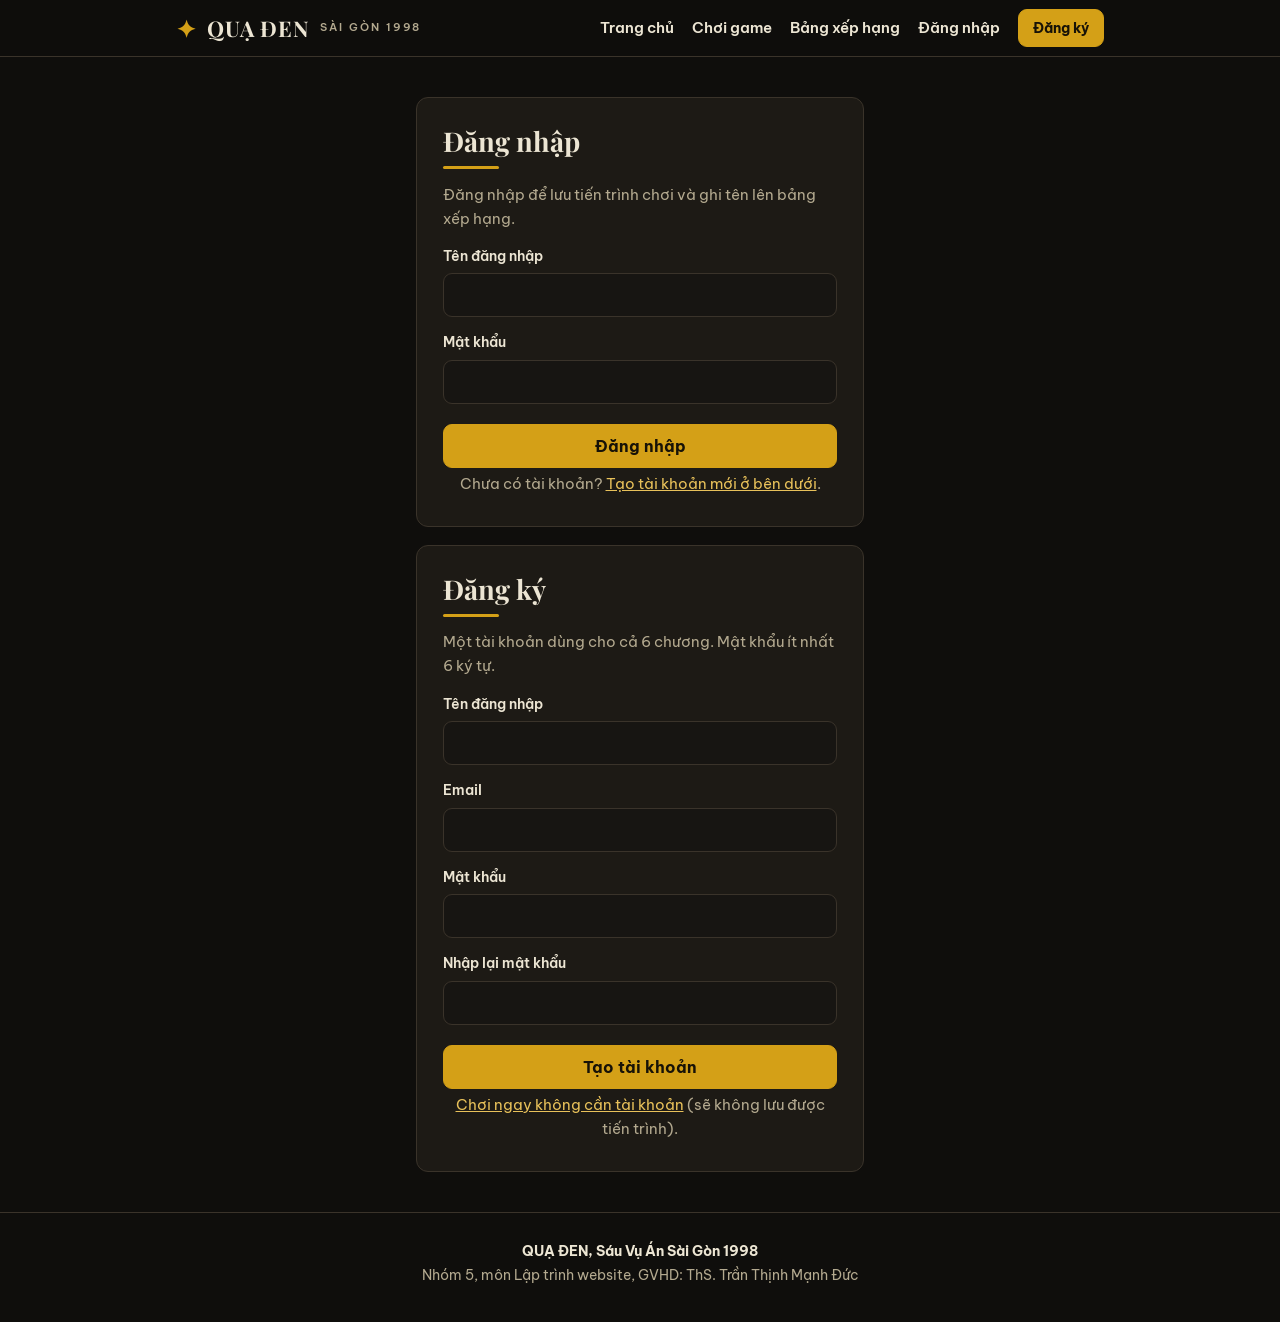
==== frontend/auth.html @ 37fcfeef "feat(frontend): trang chu, dang nhap, game Chuong 1, bang xep hang, noi API backend" ====
<!doctype html>
<html lang="vi">
<head>
  <meta charset="utf-8" />
  <meta name="viewport" content="width=device-width, initial-scale=1" />
  <meta name="color-scheme" content="dark" />
  <title>Đăng nhập / Đăng ký, Quạ Đen</title>
  <link rel="preconnect" href="https://fonts.googleapis.com" />
  <link rel="preconnect" href="https://fonts.gstatic.com" crossorigin />
  <link href="https://fonts.googleapis.com/css2?family=Playfair+Display:ital,wght@0,500;0,700;1,500&family=Be+Vietnam+Pro:wght@400;500;600;700&display=swap" rel="stylesheet" />
  <link rel="stylesheet" href="css/style.css" />
</head>
<body>
  <header class="topnav">
    <div class="wrap">
      <a class="brand" href="index.html"><span class="crow">&#10022;</span> QUẠ ĐEN <small>Sài Gòn 1998</small></a>
      <a class="navlink" href="index.html">Trang chủ</a>
      <a class="navlink" href="game.html">Chơi game</a>
      <a class="navlink" href="leaderboard.html">Bảng xếp hạng</a>
      <span class="nav-user hidden" id="navUser"></span>
      <a class="navlink hidden" id="navLogout" href="#" onclick="return false;">Đăng xuất</a>
      <a class="navlink" id="navLogin" href="auth.html">Đăng nhập</a>
      <a class="btn small" id="navRegister" href="auth.html#dang-ky">Đăng ký</a>
    </div>
  </header>

  <main class="section">
    <div class="wrap form-card">
      <div class="card">
        <h2>Đăng nhập</h2>
        <p class="muted">Đăng nhập để lưu tiến trình chơi và ghi tên lên bảng xếp hạng.</p>
        <form id="loginForm" novalidate>
          <label for="loginName">Tên đăng nhập</label>
          <input type="text" id="loginName" name="ten_dang_nhap" autocomplete="username" required />
          <label for="loginPass">Mật khẩu</label>
          <input type="password" id="loginPass" name="mat_khau" autocomplete="current-password" required />
          <button class="btn" type="submit">Đăng nhập</button>
          <p class="msg hidden" id="loginMsg" role="status"></p>
        </form>
        <p class="form-switch">Chưa có tài khoản? <a href="#dang-ky">Tạo tài khoản mới ở bên dưới</a>.</p>
      </div>

      <div class="card" id="dang-ky" style="margin-top:18px;">
        <h2>Đăng ký</h2>
        <p class="muted">Một tài khoản dùng cho cả 6 chương. Mật khẩu ít nhất 6 ký tự.</p>
        <form id="registerForm" novalidate>
          <label for="regName">Tên đăng nhập</label>
          <input type="text" id="regName" name="ten_dang_nhap" autocomplete="username" required />
          <label for="regEmail">Email</label>
          <input type="email" id="regEmail" name="email" autocomplete="email" required />
          <label for="regPass">Mật khẩu</label>
          <input type="password" id="regPass" name="mat_khau" autocomplete="new-password" required />
          <label for="regPass2">Nhập lại mật khẩu</label>
          <input type="password" id="regPass2" name="mat_khau_nhap_lai" autocomplete="new-password" required />
          <button class="btn" type="submit">Tạo tài khoản</button>
          <p class="msg hidden" id="regMsg" role="status"></p>
        </form>
        <p class="form-switch"><a href="game.html">Chơi ngay không cần tài khoản</a> (sẽ không lưu được tiến trình).</p>
      </div>
    </div>
  </main>

  <footer class="footer">
    <div class="wrap">
      <b>QUẠ ĐEN, Sáu Vụ Án Sài Gòn 1998</b><br />
      Nhóm 5, môn Lập trình website, GVHD: ThS. Trần Thịnh Mạnh Đức
    </div>
  </footer>

  <script src="config.js"></script>
  <script src="js/api.js"></script>
  <script src="js/auth.js"></script>
</body>
</html>
---- frontend/css/style.css ----
/* style.css: giao diện chung cho frontend game Quạ Đen.
   Chủ đề: Sài Gòn 1998 về đêm, nền tối, điểm vàng đồng #d4a017.
   Thuần HTML/CSS/JS, không framework, không build step. */
:root {
  --bg: #0f0e0c;
  --bg-2: #171512;
  --panel: #1d1a15;
  --panel-2: #26221a;
  --line: #3a332a;
  --ink: #ece5d3;
  --ink-soft: #b3a98f;
  --gold: #d4a017;
  --gold-soft: #e8c15a;
  --gold-dim: #8a6d1d;
  --teal: #7fb3a5;
  --red: #c96f4a;
  --shadow: 0 10px 30px rgba(0, 0, 0, .5);
  --radius: 12px;
}
* { box-sizing: border-box; }
html, body { margin: 0; padding: 0; }
body {
  background: var(--bg);
  color: var(--ink);
  font-family: "Be Vietnam Pro", system-ui, -apple-system, sans-serif;
  line-height: 1.6;
  min-height: 100vh;
}
h1, h2, h3, .serif {
  font-family: "Playfair Display", Georgia, serif;
  line-height: 1.25;
  margin: 0 0 .5em;
}
a { color: var(--gold-soft); }
a:hover { color: var(--gold); }
button { font-family: inherit; cursor: pointer; }
.hidden { display: none !important; }
.wrap { width: 100%; max-width: 960px; margin: 0 auto; padding: 0 16px; }
.muted { color: var(--ink-soft); }
.gold { color: var(--gold); }
.center { text-align: center; }

/* ---------- thanh điều hướng ---------- */
.topnav {
  position: sticky; top: 0; z-index: 20;
  background: rgba(15, 14, 12, .92);
  border-bottom: 1px solid var(--line);
  backdrop-filter: blur(6px);
}
.topnav .wrap { display: flex; align-items: center; gap: 18px; min-height: 56px; flex-wrap: wrap; }
.brand {
  font-family: "Playfair Display", serif;
  font-size: 1.35rem; font-weight: 700; letter-spacing: .04em;
  color: var(--ink); text-decoration: none; margin-right: auto;
  display: flex; align-items: center; gap: 10px;
}
.brand .crow { color: var(--gold); font-size: 1.5rem; line-height: 1; }
.brand small {
  font-family: "Be Vietnam Pro", sans-serif;
  font-size: .68rem; font-weight: 600; letter-spacing: .18em;
  color: var(--ink-soft); text-transform: uppercase;
}
.navlink { color: var(--ink); text-decoration: none; font-size: .92rem; font-weight: 600; }
.navlink:hover { color: var(--gold-soft); }
.nav-user { font-size: .9rem; color: var(--gold-soft); font-weight: 600; }

/* ---------- nút bấm ---------- */
.btn {
  display: inline-block;
  background: var(--gold); color: #171207;
  border: 1px solid var(--gold); border-radius: 9px;
  padding: 11px 24px; font-size: 1rem; font-weight: 700;
  text-decoration: none; text-align: center;
}
.btn:hover { background: var(--gold-soft); border-color: var(--gold-soft); color: #171207; }
.btn:disabled { opacity: .6; cursor: wait; }
.btn.ghost {
  background: transparent; color: var(--ink);
  border: 1px solid var(--line);
}
.btn.ghost:hover { border-color: var(--gold); color: var(--gold-soft); }
.btn.small { padding: 7px 14px; font-size: .88rem; }
.btn-row { display: flex; gap: 12px; flex-wrap: wrap; }

/* ---------- hero trang chủ ---------- */
.hero {
  padding: 64px 0 40px;
  background:
    radial-gradient(ellipse 70% 55% at 50% 0%, rgba(212, 160, 23, .14), transparent 70%),
    linear-gradient(180deg, #171512, var(--bg));
  border-bottom: 1px solid var(--line);
}
.hero .kicker {
  color: var(--gold); font-size: .75rem; font-weight: 700;
  letter-spacing: .22em; text-transform: uppercase; margin-bottom: 12px;
}
.hero h1 { font-size: clamp(2.4rem, 6vw, 3.8rem); margin-bottom: 8px; }
.hero h1 .year { color: var(--gold); }
.hero .tagline { font-size: 1.15rem; color: var(--ink-soft); max-width: 640px; }
.hero .story {
  margin: 22px 0 26px; padding: 18px 20px;
  background: var(--panel); border: 1px solid var(--line);
  border-left: 3px solid var(--gold); border-radius: 10px;
  max-width: 720px; font-size: 1.02rem;
}
.hero .story b { color: var(--gold-soft); }
.stats {
  display: flex; gap: 12px; flex-wrap: wrap; margin: 34px 0;
}
.stat {
  flex: 1 1 140px;
  background: var(--panel); border: 1px solid var(--line);
  border-radius: var(--radius); padding: 16px; text-align: center;
}
.stat b { display: block; font-family: "Playfair Display", serif; font-size: 1.9rem; color: var(--gold); }
.stat span { font-size: .78rem; font-weight: 700; letter-spacing: .1em; text-transform: uppercase; color: var(--ink-soft); }

/* ---------- section, card ---------- */
.section { padding: 40px 0; }
.section h2 { font-size: 1.7rem; }
.section h2::after {
  content: ""; display: block; width: 56px; height: 3px;
  background: var(--gold); margin-top: 8px; border-radius: 2px;
}
.grid { display: grid; grid-template-columns: repeat(auto-fill, minmax(260px, 1fr)); gap: 14px; }
.card {
  background: var(--panel); border: 1px solid var(--line);
  border-radius: var(--radius); padding: 18px 20px;
}
.card h3 { font-size: 1.15rem; margin-bottom: 4px; }
.card h3 .no { color: var(--gold); margin-right: 6px; }
.card p { margin: 4px 0; color: var(--ink-soft); font-size: .94rem; }
.card .meta { font-size: .8rem; color: var(--gold-soft); font-weight: 700; letter-spacing: .08em; text-transform: uppercase; }
.card.locked { opacity: .65; }
.card.current { border-color: var(--gold); box-shadow: 0 0 0 1px var(--gold) inset; }

/* ---------- bảng ---------- */
.table-wrap { overflow-x: auto; border: 1px solid var(--line); border-radius: var(--radius); }
table { width: 100%; border-collapse: collapse; background: var(--panel); }
th, td { padding: 11px 14px; text-align: left; font-size: .94rem; border-bottom: 1px solid var(--line); }
th {
  background: var(--panel-2); color: var(--gold-soft);
  font-size: .75rem; letter-spacing: .12em; text-transform: uppercase;
}
tr:last-child td { border-bottom: none; }
tr:nth-child(even) td { background: rgba(255, 255, 255, .02); }
td:first-child { font-family: "Playfair Display", serif; font-weight: 700; color: var(--gold); }

/* ---------- form ---------- */
.form-card { max-width: 480px; margin: 0 auto; }
.form-card .card { padding: 26px; }
label { display: block; font-size: .88rem; font-weight: 600; margin: 14px 0 6px; }
input[type=text], input[type=email], input[type=password] {
  width: 100%; padding: 11px 13px; font-size: 1rem; font-family: inherit;
  background: var(--bg-2); color: var(--ink);
  border: 1px solid var(--line); border-radius: 9px;
}
input:focus { outline: none; border-color: var(--gold); box-shadow: 0 0 0 2px rgba(212, 160, 23, .25); }
.form-card .btn { width: 100%; margin-top: 20px; }
.msg { margin-top: 14px; padding: 10px 14px; border-radius: 9px; font-size: .92rem; }
.msg-ok { background: rgba(127, 179, 165, .14); border: 1px solid var(--teal); color: var(--teal); }
.msg-error { background: rgba(201, 111, 74, .14); border: 1px solid var(--red); color: #e8a184; }
.form-switch { margin-top: 16px; text-align: center; font-size: .92rem; color: var(--ink-soft); }

/* ---------- tab chương (bảng xếp hạng) ---------- */
.lb-tabs { display: flex; gap: 8px; flex-wrap: wrap; margin: 18px 0; }
.lb-tab {
  background: var(--panel); color: var(--ink); border: 1px solid var(--line);
  border-radius: 999px; padding: 8px 16px; font-size: .88rem; font-weight: 600;
}
.lb-tab:hover { border-color: var(--gold); color: var(--gold-soft); }
.lb-tab.active { background: var(--gold); border-color: var(--gold); color: #171207; }
.status-line { color: var(--ink-soft); font-size: .92rem; margin: 10px 0; }
.empty-note { padding: 26px; text-align: center; color: var(--ink-soft); }

/* ---------- footer ---------- */
.footer {
  border-top: 1px solid var(--line); padding: 26px 0 34px;
  color: var(--ink-soft); font-size: .86rem; text-align: center; line-height: 1.8;
}
.footer b { color: var(--ink); }

@media (max-width: 600px) {
  .hero { padding: 44px 0 30px; }
  .topnav .wrap { gap: 12px; }
  .stat b { font-size: 1.5rem; }
}
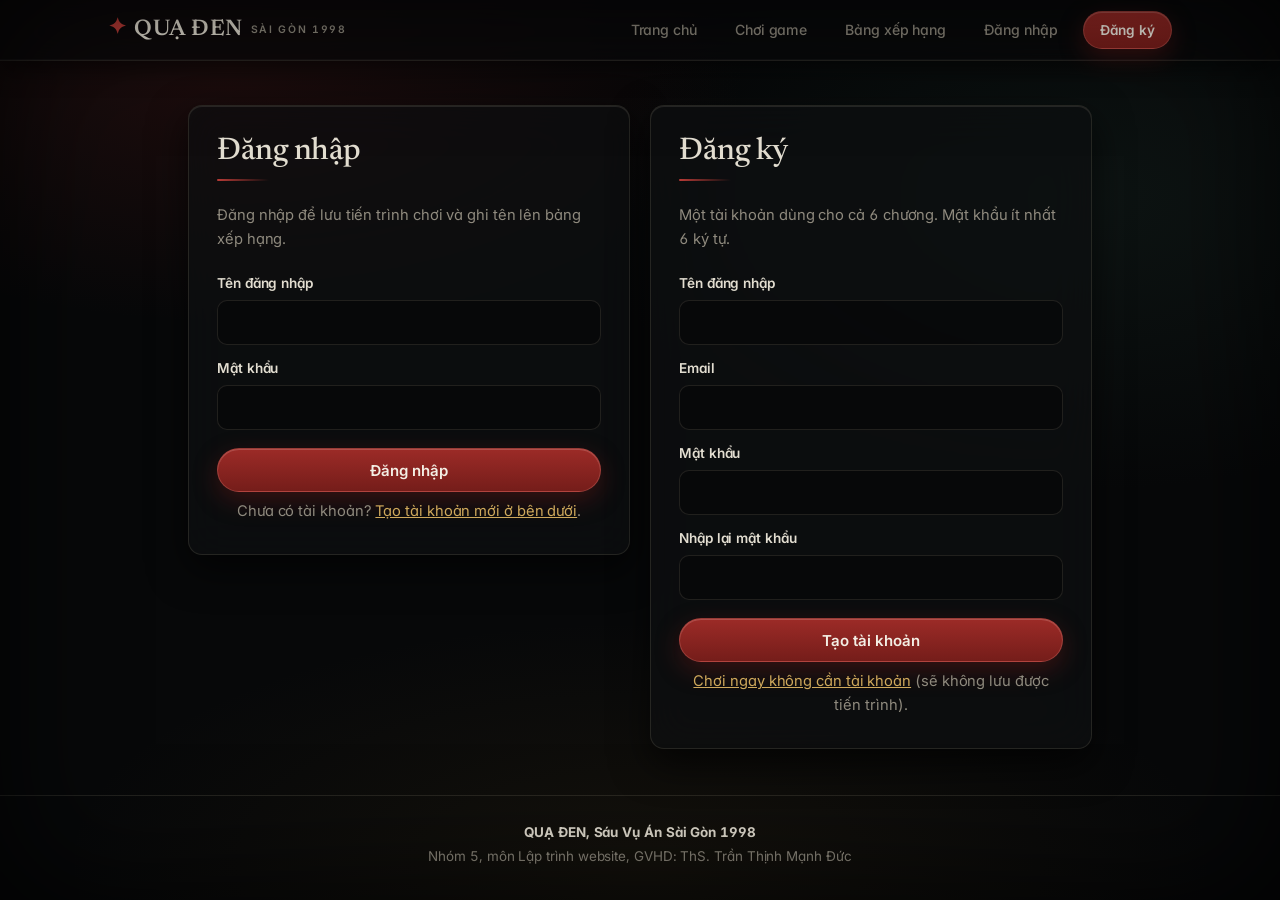
==== commit 2be5d422: "feat: lam giao dien responsive va rusty lake noir cho 4 trang" ====
--- a/frontend/auth.html
+++ b/frontend/auth.html
@@ -2,12 +2,12 @@
 <html lang="vi">
 <head>
   <meta charset="utf-8" />
-  <meta name="viewport" content="width=device-width, initial-scale=1" />
+  <meta name="viewport" content="width=device-width, initial-scale=1, viewport-fit=cover" />
   <meta name="color-scheme" content="dark" />
   <title>Đăng nhập / Đăng ký, Quạ Đen</title>
   <link rel="preconnect" href="https://fonts.googleapis.com" />
   <link rel="preconnect" href="https://fonts.gstatic.com" crossorigin />
-  <link href="https://fonts.googleapis.com/css2?family=Playfair+Display:ital,wght@0,500;0,700;1,500&family=Be+Vietnam+Pro:wght@400;500;600;700&display=swap" rel="stylesheet" />
+  <link href="https://fonts.googleapis.com/css2?family=Inter:wght@400;500;600;700&family=Newsreader:ital,opsz,wght@0,6..72,500;0,6..72,600;1,6..72,400&display=swap" rel="stylesheet" />
   <link rel="stylesheet" href="css/style.css" />
 </head>
 <body>
@@ -26,6 +26,7 @@
 
   <main class="section">
     <div class="wrap form-card">
+      <div class="auth-grid">
       <div class="card">
         <h2>Đăng nhập</h2>
         <p class="muted">Đăng nhập để lưu tiến trình chơi và ghi tên lên bảng xếp hạng.</p>
@@ -40,7 +41,7 @@
         <p class="form-switch">Chưa có tài khoản? <a href="#dang-ky">Tạo tài khoản mới ở bên dưới</a>.</p>
       </div>
 
-      <div class="card" id="dang-ky" style="margin-top:18px;">
+      <div class="card" id="dang-ky">
         <h2>Đăng ký</h2>
         <p class="muted">Một tài khoản dùng cho cả 6 chương. Mật khẩu ít nhất 6 ký tự.</p>
         <form id="registerForm" novalidate>
@@ -57,6 +58,7 @@
         </form>
         <p class="form-switch"><a href="game.html">Chơi ngay không cần tài khoản</a> (sẽ không lưu được tiến trình).</p>
       </div>
+      </div>
     </div>
   </main>
 
--- a/frontend/css/style.css
+++ b/frontend/css/style.css
@@ -1,187 +1,549 @@
 /* style.css: giao diện chung cho frontend game Quạ Đen.
-   Chủ đề: Sài Gòn 1998 về đêm, nền tối, điểm vàng đồng #d4a017.
+   Phong cách: Rusty Lake Noir + Liquid Glass tối (u ám, rợn người, Sài Gòn 1998).
+   Hỗ trợ responsive cho PC, Tablet, Điện thoại (dọc & ngang).
    Thuần HTML/CSS/JS, không framework, không build step. */
 :root {
-  --bg: #0f0e0c;
-  --bg-2: #171512;
-  --panel: #1d1a15;
-  --panel-2: #26221a;
-  --line: #3a332a;
-  --ink: #ece5d3;
-  --ink-soft: #b3a98f;
-  --gold: #d4a017;
-  --gold-soft: #e8c15a;
-  --gold-dim: #8a6d1d;
-  --teal: #7fb3a5;
-  --red: #c96f4a;
-  --shadow: 0 10px 30px rgba(0, 0, 0, .5);
-  --radius: 12px;
-}
+  --bg: #070809;
+  --bg-2: #0d0f10;
+  --glass: rgba(14, 16, 17, .74);
+  --glass-strong: rgba(18, 20, 22, .88);
+  --glass-soft: rgba(226, 221, 208, .04);
+  --line: rgba(210, 198, 170, .13);
+  --line-top: rgba(242, 234, 214, .11);
+  --ink: #e2ddd0;
+  --ink-soft: #8f8a7e;
+  --gold: #b89146;
+  --gold-soft: #cfa95c;
+  --gold-dim: #735723;
+  --blood: #8c2623;
+  --blood-soft: #b83b36;
+  --teal: #5d8277;
+  --red: #b84a3e;
+  --shadow: 0 18px 46px rgba(0, 0, 0, .72);
+  --glass-shadow: inset 0 1px 0 var(--line-top), 0 14px 38px rgba(0, 0, 0, .62);
+  --radius: 14px;
+  --font-display: "Newsreader", Georgia, "Times New Roman", serif;
+  --font-ui: -apple-system, BlinkMacSystemFont, "SF Pro Text", "Inter", "Segoe UI", system-ui, sans-serif;
+}
+
 * { box-sizing: border-box; }
+html {
+  -webkit-text-size-adjust: 100%;
+  scroll-behavior: smooth;
+}
 html, body { margin: 0; padding: 0; }
 body {
-  background: var(--bg);
-  color: var(--ink);
-  font-family: "Be Vietnam Pro", system-ui, -apple-system, sans-serif;
-  line-height: 1.6;
+  background:
+    radial-gradient(ellipse 65% 45% at 18% 8%, rgba(140, 38, 35, .17), transparent 62%),
+    radial-gradient(ellipse 60% 50% at 85% 22%, rgba(28, 48, 42, .30), transparent 65%),
+    radial-gradient(ellipse 75% 45% at 50% 96%, rgba(115, 87, 35, .12), transparent 60%),
+    var(--bg);
+  background-attachment: fixed;
+  color: var(--ink);
+  font-family: var(--font-ui);
+  font-feature-settings: "cv02", "cv03", "cv04", "cv11";
+  font-variant-numeric: tabular-nums;
+  -webkit-font-smoothing: antialiased;
+  -moz-osx-font-smoothing: grayscale;
+  text-rendering: optimizeLegibility;
+  line-height: 1.62;
+  letter-spacing: -.005em;
   min-height: 100vh;
-}
+  min-height: 100dvh;
+  display: flex;
+  flex-direction: column;
+  padding-bottom: env(safe-area-inset-bottom, 0px);
+}
+body::after {
+  content: "";
+  position: fixed;
+  inset: 0;
+  pointer-events: none;
+  z-index: 40;
+  box-shadow: inset 0 0 130px rgba(0, 0, 0, .78);
+}
+main { flex: 1 0 auto; }
+
 h1, h2, h3, .serif {
-  font-family: "Playfair Display", Georgia, serif;
-  line-height: 1.25;
+  font-family: var(--font-display);
+  font-weight: 500;
+  letter-spacing: -.015em;
+  line-height: 1.18;
   margin: 0 0 .5em;
 }
-a { color: var(--gold-soft); }
-a:hover { color: var(--gold); }
-button { font-family: inherit; cursor: pointer; }
+a { color: var(--gold-soft); transition: color .18s ease; }
+a:hover { color: var(--ink); }
+button {
+  font-family: inherit;
+  cursor: pointer;
+  touch-action: manipulation;
+}
+a, button, input {
+  -webkit-tap-highlight-color: rgba(184, 145, 70, .2);
+}
+:focus-visible {
+  outline: 2px solid var(--gold);
+  outline-offset: 2px;
+}
 .hidden { display: none !important; }
-.wrap { width: 100%; max-width: 960px; margin: 0 auto; padding: 0 16px; }
+.wrap {
+  width: 100%;
+  max-width: 1120px;
+  margin: 0 auto;
+  padding: 0 clamp(14px, 3vw, 28px);
+}
 .muted { color: var(--ink-soft); }
-.gold { color: var(--gold); }
+.gold { color: var(--gold-soft); }
 .center { text-align: center; }
 
-/* ---------- thanh điều hướng ---------- */
+/* ---------- thanh điều hướng Liquid Glass tối ---------- */
 .topnav {
-  position: sticky; top: 0; z-index: 20;
-  background: rgba(15, 14, 12, .92);
+  position: sticky;
+  top: 0;
+  z-index: 30;
+  background: rgba(9, 10, 11, .78);
   border-bottom: 1px solid var(--line);
-  backdrop-filter: blur(6px);
-}
-.topnav .wrap { display: flex; align-items: center; gap: 18px; min-height: 56px; flex-wrap: wrap; }
+  backdrop-filter: blur(22px) saturate(140%);
+  -webkit-backdrop-filter: blur(22px) saturate(140%);
+  box-shadow: inset 0 -1px 0 rgba(255, 255, 255, .03), 0 8px 24px rgba(0, 0, 0, .5);
+  padding-top: env(safe-area-inset-top, 0px);
+}
+.topnav .wrap {
+  display: flex;
+  align-items: center;
+  gap: 8px 14px;
+  min-height: 60px;
+  padding-top: 8px;
+  padding-bottom: 8px;
+  flex-wrap: wrap;
+}
 .brand {
-  font-family: "Playfair Display", serif;
-  font-size: 1.35rem; font-weight: 700; letter-spacing: .04em;
-  color: var(--ink); text-decoration: none; margin-right: auto;
-  display: flex; align-items: center; gap: 10px;
-}
-.brand .crow { color: var(--gold); font-size: 1.5rem; line-height: 1; }
+  font-family: var(--font-display);
+  font-size: clamp(1.18rem, 2.3vw, 1.42rem);
+  font-weight: 600;
+  letter-spacing: .02em;
+  color: var(--ink);
+  text-decoration: none;
+  margin-right: auto;
+  display: inline-flex;
+  align-items: center;
+  gap: 8px;
+  min-height: 40px;
+  white-space: nowrap;
+}
+.brand .crow { color: var(--blood-soft); font-size: 1.35rem; line-height: 1; }
 .brand small {
-  font-family: "Be Vietnam Pro", sans-serif;
-  font-size: .68rem; font-weight: 600; letter-spacing: .18em;
-  color: var(--ink-soft); text-transform: uppercase;
-}
-.navlink { color: var(--ink); text-decoration: none; font-size: .92rem; font-weight: 600; }
-.navlink:hover { color: var(--gold-soft); }
-.nav-user { font-size: .9rem; color: var(--gold-soft); font-weight: 600; }
+  font-family: var(--font-ui);
+  font-size: .65rem;
+  font-weight: 600;
+  letter-spacing: .16em;
+  color: var(--ink-soft);
+  text-transform: uppercase;
+}
+.navlink {
+  color: var(--ink-soft);
+  text-decoration: none;
+  font-size: .88rem;
+  font-weight: 500;
+  padding: 7px 12px;
+  border-radius: 999px;
+  min-height: 36px;
+  display: inline-flex;
+  align-items: center;
+  white-space: nowrap;
+  transition: background .18s ease, color .18s ease;
+}
+.navlink:hover {
+  color: var(--ink);
+  background: rgba(226, 221, 208, .07);
+}
+.navlink.active {
+  color: var(--ink);
+  background: rgba(140, 38, 35, .28);
+  box-shadow: inset 0 0 0 1px rgba(184, 59, 54, .45);
+}
+.nav-user {
+  font-size: .84rem;
+  color: var(--gold-soft);
+  font-weight: 600;
+  padding: 6px 12px;
+  background: var(--glass);
+  border: 1px solid var(--line);
+  border-radius: 999px;
+  white-space: nowrap;
+}
 
 /* ---------- nút bấm ---------- */
 .btn {
-  display: inline-block;
-  background: var(--gold); color: #171207;
-  border: 1px solid var(--gold); border-radius: 9px;
-  padding: 11px 24px; font-size: 1rem; font-weight: 700;
-  text-decoration: none; text-align: center;
-}
-.btn:hover { background: var(--gold-soft); border-color: var(--gold-soft); color: #171207; }
+  display: inline-flex;
+  align-items: center;
+  justify-content: center;
+  gap: 8px;
+  background: linear-gradient(180deg, #9c2b27, #751d1a);
+  color: #f3eee4;
+  border: 1px solid rgba(214, 114, 108, .35);
+  border-radius: 999px;
+  padding: 11px 24px;
+  min-height: 44px;
+  font-size: .94rem;
+  font-weight: 600;
+  letter-spacing: -.005em;
+  text-decoration: none;
+  text-align: center;
+  box-shadow: inset 0 1px 0 rgba(255, 225, 220, .2), 0 8px 24px rgba(117, 29, 26, .42);
+  transition: transform .14s ease, filter .18s ease, box-shadow .18s ease;
+}
+.btn:hover {
+  filter: brightness(1.1);
+  color: #ffffff;
+  box-shadow: inset 0 1px 0 rgba(255, 225, 220, .28), 0 10px 28px rgba(140, 38, 35, .52);
+}
+.btn:active { transform: scale(.98); }
 .btn:disabled { opacity: .6; cursor: wait; }
 .btn.ghost {
-  background: transparent; color: var(--ink);
-  border: 1px solid var(--line);
-}
-.btn.ghost:hover { border-color: var(--gold); color: var(--gold-soft); }
-.btn.small { padding: 7px 14px; font-size: .88rem; }
-.btn-row { display: flex; gap: 12px; flex-wrap: wrap; }
+  background: var(--glass-soft);
+  color: var(--ink);
+  border: 1px solid var(--line);
+  backdrop-filter: blur(16px);
+  -webkit-backdrop-filter: blur(16px);
+  box-shadow: inset 0 1px 0 rgba(255, 245, 225, .08);
+}
+.btn.ghost:hover {
+  border-color: rgba(207, 169, 92, .45);
+  color: var(--gold-soft);
+  background: rgba(226, 221, 208, .08);
+}
+.btn.small {
+  padding: 7px 16px;
+  min-height: 36px;
+  font-size: .85rem;
+}
+.btn-row {
+  display: flex;
+  gap: 12px;
+  flex-wrap: wrap;
+}
 
 /* ---------- hero trang chủ ---------- */
 .hero {
-  padding: 64px 0 40px;
-  background:
-    radial-gradient(ellipse 70% 55% at 50% 0%, rgba(212, 160, 23, .14), transparent 70%),
-    linear-gradient(180deg, #171512, var(--bg));
+  padding: clamp(38px, 6vw, 72px) 0 clamp(28px, 4vw, 44px);
   border-bottom: 1px solid var(--line);
 }
 .hero .kicker {
-  color: var(--gold); font-size: .75rem; font-weight: 700;
-  letter-spacing: .22em; text-transform: uppercase; margin-bottom: 12px;
-}
-.hero h1 { font-size: clamp(2.4rem, 6vw, 3.8rem); margin-bottom: 8px; }
-.hero h1 .year { color: var(--gold); }
-.hero .tagline { font-size: 1.15rem; color: var(--ink-soft); max-width: 640px; }
+  display: inline-block;
+  color: var(--gold-soft);
+  background: rgba(184, 145, 70, .09);
+  border: 1px solid rgba(184, 145, 70, .25);
+  padding: 5px 12px;
+  border-radius: 999px;
+  font-size: .72rem;
+  font-weight: 600;
+  letter-spacing: .1em;
+  text-transform: uppercase;
+  margin: 0 0 14px;
+}
+.hero h1 {
+  font-size: clamp(2.2rem, 5.8vw, 4rem);
+  font-weight: 600;
+  letter-spacing: -.02em;
+  margin-bottom: 10px;
+  color: var(--ink);
+  text-shadow: 0 6px 26px rgba(0, 0, 0, .8);
+}
+.hero h1 .year {
+  color: var(--blood-soft);
+  font-style: italic;
+}
+.hero .tagline {
+  font-family: var(--font-display);
+  font-style: italic;
+  font-size: clamp(1.08rem, 2.3vw, 1.28rem);
+  color: var(--ink-soft);
+  max-width: 640px;
+  margin: 0;
+}
 .hero .story {
-  margin: 22px 0 26px; padding: 18px 20px;
-  background: var(--panel); border: 1px solid var(--line);
-  border-left: 3px solid var(--gold); border-radius: 10px;
-  max-width: 720px; font-size: 1.02rem;
-}
-.hero .story b { color: var(--gold-soft); }
+  margin: 22px 0 26px;
+  padding: clamp(16px, 2.5vw, 22px);
+  background: var(--glass);
+  backdrop-filter: blur(20px) saturate(140%);
+  -webkit-backdrop-filter: blur(20px) saturate(140%);
+  border: 1px solid var(--line);
+  border-left: 3px solid var(--blood);
+  border-radius: var(--radius);
+  box-shadow: var(--glass-shadow);
+  max-width: 760px;
+  font-size: clamp(.94rem, 1.8vw, 1.01rem);
+}
+.hero .story b { color: var(--gold-soft); font-weight: 600; }
 .stats {
-  display: flex; gap: 12px; flex-wrap: wrap; margin: 34px 0;
+  display: grid;
+  grid-template-columns: repeat(4, minmax(0, 1fr));
+  gap: 12px;
+  margin: 30px 0 6px;
 }
 .stat {
-  flex: 1 1 140px;
-  background: var(--panel); border: 1px solid var(--line);
-  border-radius: var(--radius); padding: 16px; text-align: center;
-}
-.stat b { display: block; font-family: "Playfair Display", serif; font-size: 1.9rem; color: var(--gold); }
-.stat span { font-size: .78rem; font-weight: 700; letter-spacing: .1em; text-transform: uppercase; color: var(--ink-soft); }
-
-/* ---------- section, card ---------- */
-.section { padding: 40px 0; }
-.section h2 { font-size: 1.7rem; }
+  background: var(--glass);
+  backdrop-filter: blur(18px) saturate(140%);
+  -webkit-backdrop-filter: blur(18px) saturate(140%);
+  border: 1px solid var(--line);
+  border-radius: var(--radius);
+  box-shadow: var(--glass-shadow);
+  padding: 16px 12px;
+  text-align: center;
+}
+.stat b {
+  display: block;
+  font-family: var(--font-display);
+  font-size: clamp(1.55rem, 3vw, 2.05rem);
+  font-weight: 600;
+  color: var(--gold-soft);
+}
+.stat span {
+  font-size: .72rem;
+  font-weight: 600;
+  letter-spacing: .08em;
+  text-transform: uppercase;
+  color: var(--ink-soft);
+}
+
+/* ---------- section, card Liquid Glass ---------- */
+.section { padding: clamp(28px, 4.5vw, 44px) 0; }
+.section h2 {
+  font-size: clamp(1.5rem, 3.2vw, 1.95rem);
+  color: var(--ink);
+}
 .section h2::after {
-  content: ""; display: block; width: 56px; height: 3px;
-  background: var(--gold); margin-top: 8px; border-radius: 2px;
-}
-.grid { display: grid; grid-template-columns: repeat(auto-fill, minmax(260px, 1fr)); gap: 14px; }
+  content: "";
+  display: block;
+  width: 52px;
+  height: 2px;
+  background: linear-gradient(90deg, var(--blood-soft), transparent);
+  margin-top: 8px;
+  border-radius: 999px;
+}
+.grid {
+  display: grid;
+  grid-template-columns: repeat(auto-fill, minmax(280px, 1fr));
+  gap: 16px;
+}
 .card {
-  background: var(--panel); border: 1px solid var(--line);
-  border-radius: var(--radius); padding: 18px 20px;
-}
-.card h3 { font-size: 1.15rem; margin-bottom: 4px; }
-.card h3 .no { color: var(--gold); margin-right: 6px; }
-.card p { margin: 4px 0; color: var(--ink-soft); font-size: .94rem; }
-.card .meta { font-size: .8rem; color: var(--gold-soft); font-weight: 700; letter-spacing: .08em; text-transform: uppercase; }
-.card.locked { opacity: .65; }
-.card.current { border-color: var(--gold); box-shadow: 0 0 0 1px var(--gold) inset; }
+  background: var(--glass);
+  backdrop-filter: blur(20px) saturate(140%);
+  -webkit-backdrop-filter: blur(20px) saturate(140%);
+  border: 1px solid var(--line);
+  border-radius: var(--radius);
+  box-shadow: var(--glass-shadow);
+  padding: 20px 22px;
+  display: flex;
+  flex-direction: column;
+  gap: 6px;
+  transition: transform .18s ease, border-color .18s ease;
+}
+.card:hover { border-color: rgba(207, 169, 92, .3); }
+.card h3 { font-size: 1.22rem; margin-bottom: 2px; }
+.card h3 .no { color: var(--blood-soft); margin-right: 6px; font-style: italic; }
+.card p { margin: 2px 0; color: var(--ink-soft); font-size: .92rem; }
+.card .meta {
+  font-size: .74rem;
+  color: var(--gold-soft);
+  font-weight: 600;
+  letter-spacing: .08em;
+  text-transform: uppercase;
+}
+.card.locked { opacity: .6; }
+.card.current {
+  border-color: rgba(184, 145, 70, .48);
+  box-shadow: inset 0 1px 0 rgba(242, 234, 214, .14), 0 14px 36px rgba(115, 87, 35, .18);
+}
 
 /* ---------- bảng ---------- */
-.table-wrap { overflow-x: auto; border: 1px solid var(--line); border-radius: var(--radius); }
-table { width: 100%; border-collapse: collapse; background: var(--panel); }
-th, td { padding: 11px 14px; text-align: left; font-size: .94rem; border-bottom: 1px solid var(--line); }
+.table-wrap {
+  overflow-x: auto;
+  -webkit-overflow-scrolling: touch;
+  border: 1px solid var(--line);
+  border-radius: var(--radius);
+  background: var(--glass);
+  backdrop-filter: blur(20px) saturate(140%);
+  -webkit-backdrop-filter: blur(20px) saturate(140%);
+  box-shadow: var(--glass-shadow);
+}
+table {
+  width: 100%;
+  min-width: 520px;
+  border-collapse: collapse;
+  background: transparent;
+}
+th, td {
+  padding: 12px 14px;
+  text-align: left;
+  font-size: .92rem;
+  border-bottom: 1px solid rgba(210, 198, 170, .07);
+}
 th {
-  background: var(--panel-2); color: var(--gold-soft);
-  font-size: .75rem; letter-spacing: .12em; text-transform: uppercase;
+  background: rgba(226, 221, 208, .04);
+  color: var(--gold-soft);
+  font-size: .73rem;
+  font-weight: 600;
+  letter-spacing: .09em;
+  text-transform: uppercase;
+  white-space: nowrap;
 }
 tr:last-child td { border-bottom: none; }
-tr:nth-child(even) td { background: rgba(255, 255, 255, .02); }
-td:first-child { font-family: "Playfair Display", serif; font-weight: 700; color: var(--gold); }
-
-/* ---------- form ---------- */
-.form-card { max-width: 480px; margin: 0 auto; }
-.form-card .card { padding: 26px; }
-label { display: block; font-size: .88rem; font-weight: 600; margin: 14px 0 6px; }
+tr:nth-child(even) td { background: rgba(255, 255, 255, .015); }
+td:first-child {
+  font-family: var(--font-display);
+  font-size: 1.05rem;
+  font-weight: 600;
+  color: var(--gold-soft);
+}
+
+/* ---------- form (PC 2 cột, Mobile 1 cột) ---------- */
+.auth-grid {
+  display: grid;
+  grid-template-columns: repeat(2, minmax(0, 1fr));
+  gap: 20px;
+  align-items: start;
+}
+.form-card { max-width: 960px; margin: 0 auto; }
+.form-card .card { padding: clamp(20px, 3vw, 28px); }
+label {
+  display: block;
+  font-size: .85rem;
+  font-weight: 600;
+  color: var(--ink);
+  margin: 12px 0 6px;
+}
 input[type=text], input[type=email], input[type=password] {
-  width: 100%; padding: 11px 13px; font-size: 1rem; font-family: inherit;
-  background: var(--bg-2); color: var(--ink);
-  border: 1px solid var(--line); border-radius: 9px;
-}
-input:focus { outline: none; border-color: var(--gold); box-shadow: 0 0 0 2px rgba(212, 160, 23, .25); }
-.form-card .btn { width: 100%; margin-top: 20px; }
-.msg { margin-top: 14px; padding: 10px 14px; border-radius: 9px; font-size: .92rem; }
-.msg-ok { background: rgba(127, 179, 165, .14); border: 1px solid var(--teal); color: var(--teal); }
-.msg-error { background: rgba(201, 111, 74, .14); border: 1px solid var(--red); color: #e8a184; }
-.form-switch { margin-top: 16px; text-align: center; font-size: .92rem; color: var(--ink-soft); }
+  width: 100%;
+  padding: 12px 14px;
+  min-height: 44px;
+  font-size: .96rem;
+  font-family: inherit;
+  background: rgba(7, 8, 9, .72);
+  color: var(--ink);
+  border: 1px solid var(--line);
+  border-radius: 10px;
+  transition: border-color .16s ease, box-shadow .16s ease;
+}
+input:focus {
+  outline: none;
+  border-color: var(--gold);
+  box-shadow: 0 0 0 3px rgba(184, 145, 70, .2);
+}
+.form-card .btn { width: 100%; margin-top: 18px; }
+.msg {
+  margin-top: 14px;
+  padding: 10px 14px;
+  border-radius: 10px;
+  font-size: .9rem;
+}
+.msg-ok {
+  background: rgba(93, 130, 119, .18);
+  border: 1px solid var(--teal);
+  color: #a9cfc3;
+}
+.msg-error {
+  background: rgba(140, 38, 35, .24);
+  border: 1px solid var(--blood-soft);
+  color: #f0b2ad;
+}
+.form-switch {
+  margin-top: 14px;
+  text-align: center;
+  font-size: .88rem;
+  color: var(--ink-soft);
+}
 
 /* ---------- tab chương (bảng xếp hạng) ---------- */
-.lb-tabs { display: flex; gap: 8px; flex-wrap: wrap; margin: 18px 0; }
+.lb-tabs {
+  display: flex;
+  gap: 8px;
+  flex-wrap: wrap;
+  margin: 18px 0;
+}
 .lb-tab {
-  background: var(--panel); color: var(--ink); border: 1px solid var(--line);
-  border-radius: 999px; padding: 8px 16px; font-size: .88rem; font-weight: 600;
-}
-.lb-tab:hover { border-color: var(--gold); color: var(--gold-soft); }
-.lb-tab.active { background: var(--gold); border-color: var(--gold); color: #171207; }
-.status-line { color: var(--ink-soft); font-size: .92rem; margin: 10px 0; }
+  background: var(--glass);
+  backdrop-filter: blur(14px);
+  -webkit-backdrop-filter: blur(14px);
+  color: var(--ink-soft);
+  border: 1px solid var(--line);
+  border-radius: 999px;
+  padding: 8px 16px;
+  min-height: 38px;
+  font-size: .86rem;
+  font-weight: 500;
+  white-space: nowrap;
+  transition: border-color .15s ease, color .15s ease, background .15s ease;
+}
+.lb-tab:hover { border-color: rgba(207, 169, 92, .4); color: var(--ink); }
+.lb-tab.active {
+  background: linear-gradient(180deg, #9c2b27, #751d1a);
+  border-color: rgba(214, 114, 108, .35);
+  color: #f3eee4;
+  font-weight: 600;
+}
+.status-line { color: var(--ink-soft); font-size: .9rem; margin: 10px 0; }
 .empty-note { padding: 26px; text-align: center; color: var(--ink-soft); }
 
 /* ---------- footer ---------- */
 .footer {
-  border-top: 1px solid var(--line); padding: 26px 0 34px;
-  color: var(--ink-soft); font-size: .86rem; text-align: center; line-height: 1.8;
+  border-top: 1px solid var(--line);
+  padding: 24px 0 32px;
+  color: var(--ink-soft);
+  font-size: .84rem;
+  text-align: center;
+  line-height: 1.8;
 }
 .footer b { color: var(--ink); }
 
-@media (max-width: 600px) {
-  .hero { padding: 44px 0 30px; }
-  .topnav .wrap { gap: 12px; }
-  .stat b { font-size: 1.5rem; }
-}
+/* ---------- Tablet (<= 820px) ---------- */
+@media (max-width: 820px) {
+  .auth-grid { grid-template-columns: 1fr; max-width: 520px; margin: 0 auto; }
+  .stats { grid-template-columns: repeat(2, minmax(0, 1fr)); }
+}
+
+/* ---------- Mobile (<= 640px) ---------- */
+@media (max-width: 640px) {
+  .topnav .wrap {
+    gap: 6px 8px;
+    padding-top: 10px;
+    padding-bottom: 10px;
+  }
+  .brand {
+    width: 100%;
+    margin-right: 0;
+    justify-content: space-between;
+    padding-bottom: 4px;
+    border-bottom: 1px solid rgba(210, 198, 170, .1);
+  }
+  .navlink {
+    font-size: .84rem;
+    padding: 6px 10px;
+    min-height: 36px;
+  }
+  .nav-user {
+    font-size: .78rem;
+    padding: 4px 10px;
+  }
+  .btn-row { flex-direction: column; }
+  .btn-row .btn { width: 100%; }
+  .grid { grid-template-columns: 1fr; }
+  .lb-tabs {
+    flex-wrap: nowrap;
+    overflow-x: auto;
+    -webkit-overflow-scrolling: touch;
+    scrollbar-width: none;
+    padding-bottom: 4px;
+  }
+  .lb-tabs::-webkit-scrollbar { display: none; }
+  th, td {
+    padding: 10px 10px;
+    font-size: .85rem;
+  }
+}
+
+@media (prefers-reduced-motion: reduce) {
+  html { scroll-behavior: auto; }
+  .btn, .navlink, .lb-tab, .card { transition: none; }
+}
